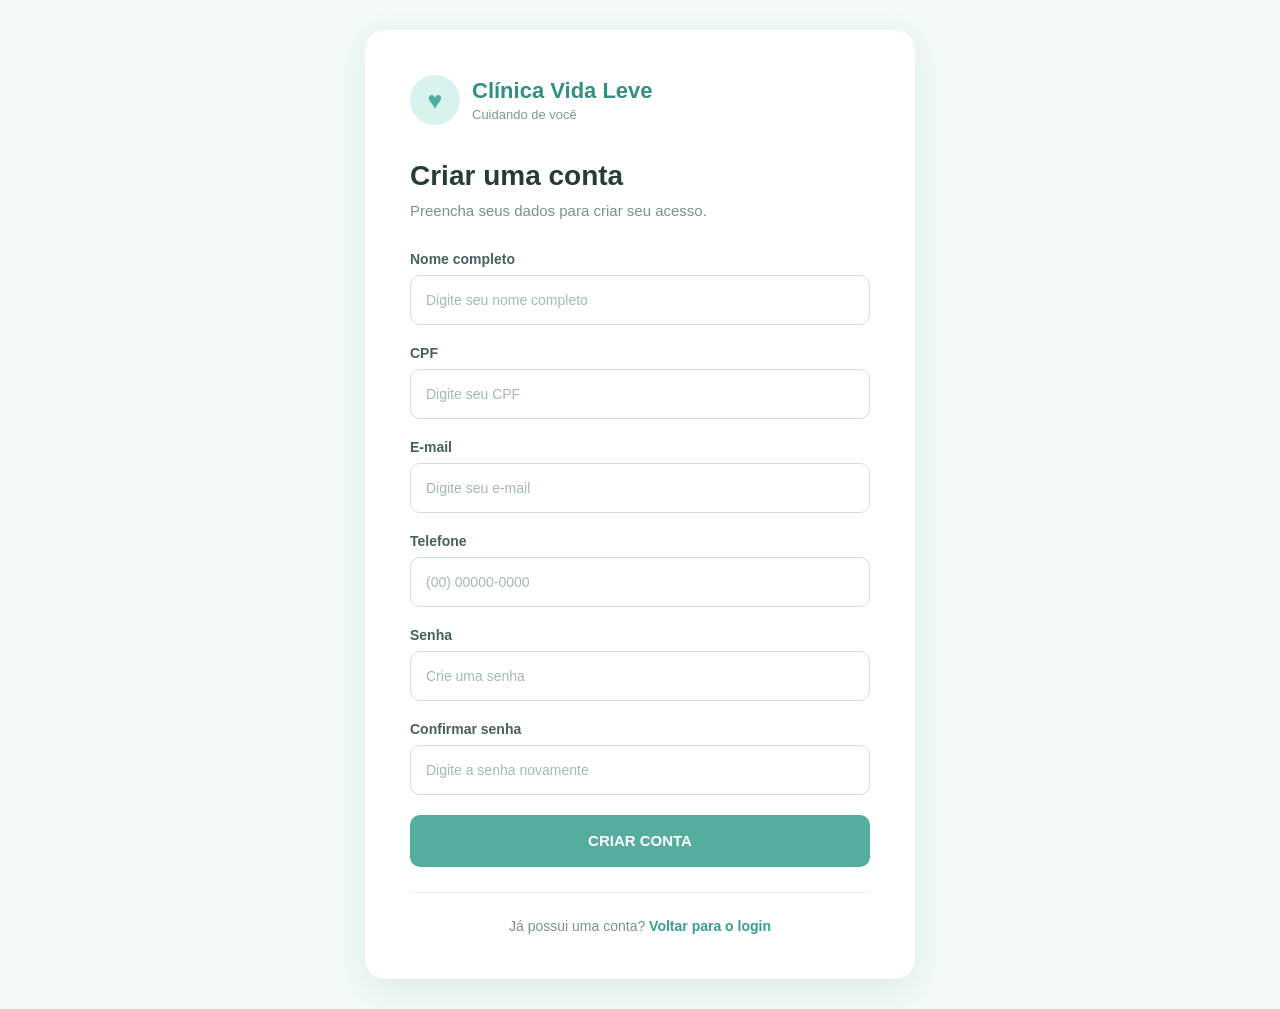
==== cadastro.html @ 2fdc10c4 "Add files via upload" ====
<!DOCTYPE html>
<html lang="pt-BR">

<head>
    <meta charset="UTF-8">
    <meta name="viewport" content="width=device-width, initial-scale=1.0">

    <title>Criar Conta - Clínica Vida Leve</title>

    <link rel="stylesheet" href="style.css">
</head>

<body>

    <main class="container">

        <section class="form-box">

            <!-- Logo -->
            <div class="logo">
                <div class="logo-icon">♥</div>

                <div>
                    <h1>Clínica Vida Leve</h1>
                    <p>Cuidando de você</p>
                </div>
            </div>

            <div class="welcome">
                <h2>Criar uma conta</h2>

                <p>
                    Preencha seus dados para criar seu acesso.
                </p>
            </div>

            <!-- Formulário -->
            <form id="cadastroForm">

                <div class="input-group">
                    <label for="nome">Nome completo</label>

                    <input
                        type="text"
                        id="nome"
                        placeholder="Digite seu nome completo"
                        required
                    >
                </div>

                <div class="input-group">
                    <label for="cpf">CPF</label>

                    <input
                        type="text"
                        id="cpf"
                        placeholder="Digite seu CPF"
                        maxlength="14"
                        required
                    >
                </div>

                <div class="input-group">
                    <label for="email">E-mail</label>

                    <input
                        type="email"
                        id="email"
                        placeholder="Digite seu e-mail"
                        required
                    >
                </div>

                <div class="input-group">
                    <label for="telefone">Telefone</label>

                    <input
                        type="tel"
                        id="telefone"
                        placeholder="(00) 00000-0000"
                        required
                    >
                </div>

                <div class="input-group">
                    <label for="novaSenha">Senha</label>

                    <input
                        type="password"
                        id="novaSenha"
                        placeholder="Crie uma senha"
                        required
                    >
                </div>

                <div class="input-group">
                    <label for="confirmarSenha">
                        Confirmar senha
                    </label>

                    <input
                        type="password"
                        id="confirmarSenha"
                        placeholder="Digite a senha novamente"
                        required
                    >
                </div>

                <button type="submit" class="btn-login">
                    CRIAR CONTA
                </button>

            </form>

            <div class="register">
                <p>
                    Já possui uma conta?
                    <a href="index.html">
                        Voltar para o login
                    </a>
                </p>
            </div>

        </section>

    </main>

    <script src="script.js"></script>

</body>

</html>
---- style.css ----
/* =================================
   CONFIGURAÇÕES GERAIS
   ================================= */

* {
    margin: 0;
    padding: 0;
    box-sizing: border-box;
}

body {
    font-family: Arial, Helvetica, sans-serif;

    min-height: 100vh;

    background: #f3faf9;

    color: #263b3a;
}


/* =================================
   CONTAINER
   ================================= */

.container {
    min-height: 100vh;

    display: flex;

    justify-content: center;
    align-items: center;

    padding: 30px;
}


/* =================================
   CAIXA DE LOGIN
   ================================= */

.login-box,
.form-box {
    width: 100%;

    background: white;

    padding: 45px;

    border-radius: 20px;

    box-shadow:
        0 10px 35px rgba(57, 115, 112, 0.12);
}

.login-box {
    max-width: 480px;
}

.form-box {
    max-width: 550px;
}


/* =================================
   LOGO
   ================================= */

.logo {
    display: flex;

    align-items: center;

    gap: 12px;

    margin-bottom: 35px;
}

.logo-icon {
    width: 50px;
    height: 50px;

    display: flex;

    justify-content: center;
    align-items: center;

    border-radius: 50%;

    background: #d8f3ed;

    color: #4aafa0;

    font-size: 25px;
}

.logo h1 {
    font-size: 22px;

    color: #318f84;
}

.logo p {
    font-size: 13px;

    color: #7b9996;

    margin-top: 3px;
}


/* =================================
   TÍTULO
   ================================= */

.welcome {
    margin-bottom: 28px;
}

.welcome h2 {
    font-size: 28px;

    color: #263b3a;

    margin-bottom: 8px;
}

.welcome p {
    color: #78918f;

    font-size: 15px;

    line-height: 1.5;
}


/* =================================
   CAMPOS
   ================================= */

.input-group {
    margin-bottom: 20px;
}

.input-group label {
    display: block;

    margin-bottom: 8px;

    color: #45605e;

    font-size: 14px;

    font-weight: bold;
}

.input-group input {
    width: 100%;

    height: 50px;

    padding: 0 15px;

    border: 1px solid #cfe1df;

    border-radius: 10px;

    outline: none;

    font-size: 14px;

    color: #263b3a;

    transition: 0.3s;
}

.input-group input::placeholder {
    color: #a4b8b6;
}

.input-group input:focus {
    border-color: #62b9ad;

    box-shadow:
        0 0 0 3px rgba(98, 185, 173, 0.12);
}


/* =================================
   ESQUECI SENHA
   ================================= */

.forgot-password {
    text-align: right;

    margin-bottom: 25px;
}

.forgot-password a {
    color: #399d91;

    text-decoration: none;

    font-size: 14px;

    font-weight: bold;
}

.forgot-password a:hover {
    text-decoration: underline;
}


/* =================================
   BOTÃO
   ================================= */

.btn-login {
    width: 100%;

    height: 52px;

    border: none;

    border-radius: 10px;

    background: #54ad9f;

    color: white;

    font-size: 15px;

    font-weight: bold;

    cursor: pointer;

    transition: 0.3s;
}

.btn-login:hover {
    background: #42998c;

    transform: translateY(-1px);
}


/* =================================
   CADASTRO / VOLTAR
   ================================= */

.register {
    text-align: center;

    margin-top: 25px;

    padding-top: 25px;

    border-top: 1px solid #e5eeee;
}

.register p {
    color: #78918f;

    font-size: 14px;
}

.register a {
    color: #399d91;

    font-weight: bold;

    text-decoration: none;
}

.register a:hover {
    text-decoration: underline;
}


/* =================================
   MENSAGENS
   ================================= */

.message {
    padding: 15px;

    margin-bottom: 20px;

    border-radius: 10px;

    font-size: 14px;

    line-height: 1.5;
}

.success {
    background: #e4f7f1;

    color: #287d70;

    border: 1px solid #b9e6dc;
}


/* =================================
   ESCONDER ELEMENTOS
   ================================= */

.hidden {
    display: none;
}


/* =================================
   ÁREA DECORATIVA
   ================================= */

.illustration {
    width: 420px;

    min-height: 480px;

    margin-left: 60px;

    padding: 50px;

    display: flex;

    flex-direction: column;

    justify-content: center;

    align-items: center;

    text-align: center;

    background: #dff5f0;

    border-radius: 30px;
}

.circle {
    width: 130px;
    height: 130px;

    display: flex;

    justify-content: center;
    align-items: center;

    margin-bottom: 30px;

    background: white;

    border-radius: 50%;
}

.circle span {
    font-size: 75px;

    color: #67bbae;
}

.illustration h2 {
    color: #318f84;

    font-size: 27px;

    line-height: 1.3;

    margin-bottom: 15px;
}

.illustration p {
    color: #66817e;

    font-size: 15px;

    line-height: 1.6;
}


/* =================================
   TABLET
   ================================= */

@media (max-width: 900px) {

    .illustration {
        display: none;
    }

    .login-box,
    .form-box {
        max-width: 550px;
    }
}


/* =================================
   CELULAR
   ================================= */

@media (max-width: 500px) {

    .container {
        padding: 15px;
    }

    .login-box,
    .form-box {
        padding: 30px 22px;

        border-radius: 15px;
    }

    .logo h1 {
        font-size: 19px;
    }

    .welcome h2 {
        font-size: 24px;
    }

    .input-group input {
        height: 48px;
    }
}
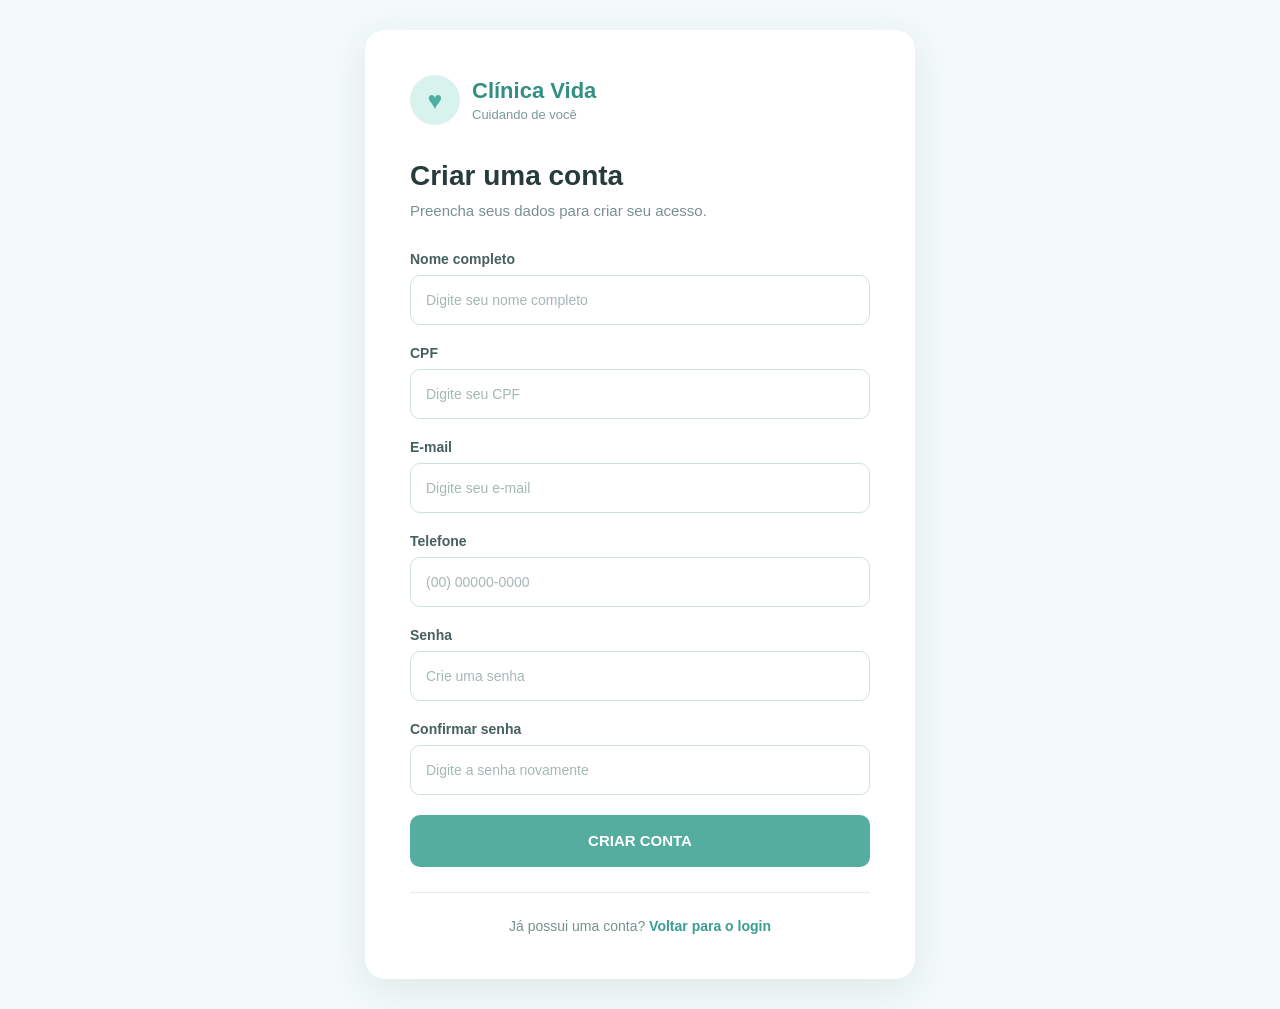
==== commit da4ebecc: "Update cadastro.html" ====
--- a/cadastro.html
+++ b/cadastro.html
@@ -5,7 +5,7 @@
     <meta charset="UTF-8">
     <meta name="viewport" content="width=device-width, initial-scale=1.0">
 
-    <title>Criar Conta - Clínica Vida Leve</title>
+    <title>Criar Conta - Clínica Vida</title>
 
     <link rel="stylesheet" href="style.css">
 </head>
@@ -21,7 +21,7 @@
                 <div class="logo-icon">♥</div>
 
                 <div>
-                    <h1>Clínica Vida Leve</h1>
+                    <h1>Clínica Vida</h1>
                     <p>Cuidando de você</p>
                 </div>
             </div>
